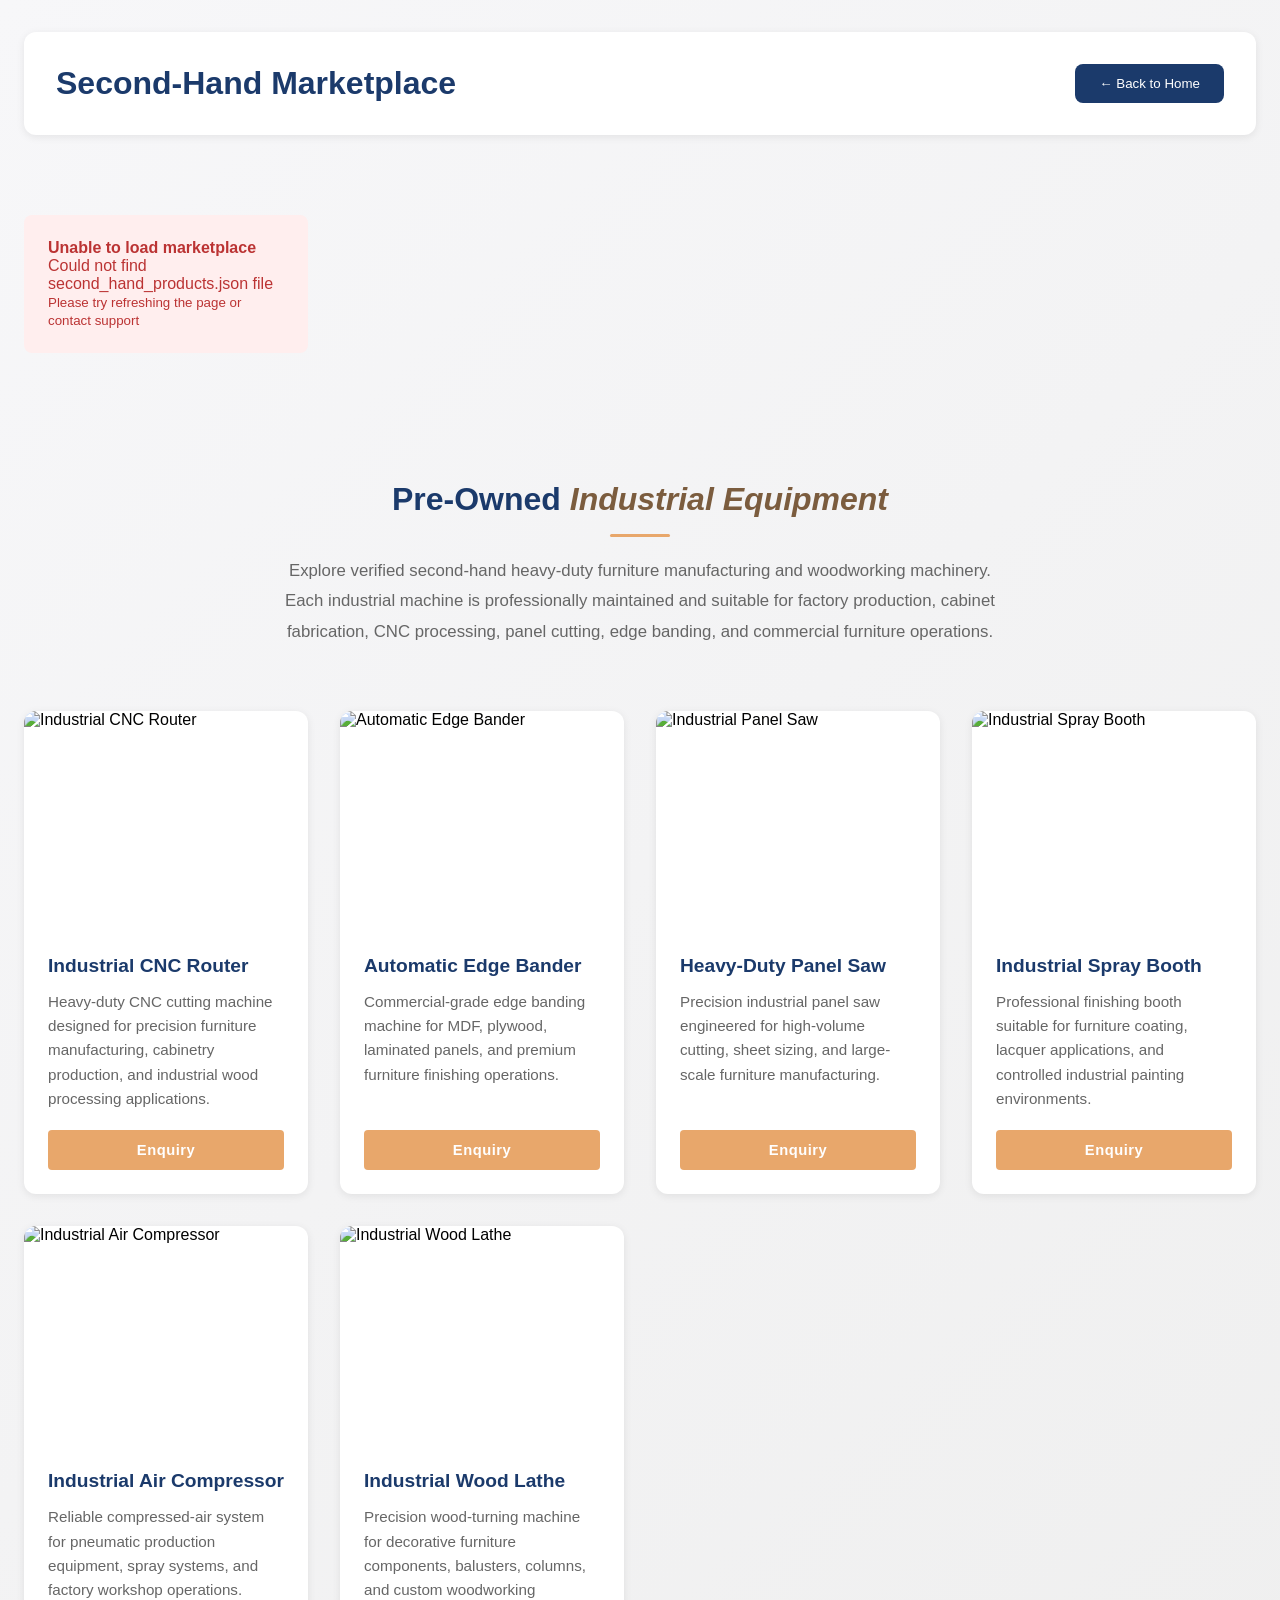
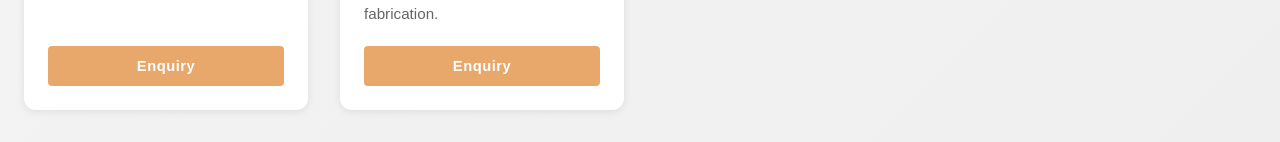
==== marketplace.html @ f4c402c1 "New repo" ====
<!DOCTYPE html>
<html lang="en">
<head>
  <meta charset="utf-8">
  <meta name="viewport" content="width=device-width,initial-scale=1">
  <meta name="backend-url" content="https://interior-ecommerce-production.up.railway.app">
  <script src="static/backend-config.js"></script>
  <title>Second-Hand Marketplace — Interior Duct Ltd</title>
  <link rel="stylesheet" href="duct-ai-widget.css?v=20260429">
  <style>
    * { margin: 0; padding: 0; box-sizing: border-box; }
    body {
      font-family: 'DM Sans', -apple-system, BlinkMacSystemFont, sans-serif;
      background: linear-gradient(135deg, #f7f7f9 0%, #efefef 100%);
      min-height: 100vh;
      padding: 2rem 1.5rem;
    }

    .marketplace-container {
      max-width: 1400px;
      margin: 0 auto;
    }

    header {
      display: flex;
      align-items: center;
      justify-content: space-between;
      gap: 2rem;
      margin-bottom: 3rem;
      padding: 2rem;
      background: #fff;
      border-radius: 12px;
      box-shadow: 0 2px 8px rgba(0,0,0,0.08);
    }

    header h1 {
      font-size: 2rem;
      color: #1B3A6B;
      font-weight: 600;
    }

    .btn-back {
      padding: 0.75rem 1.5rem;
      background: #1B3A6B;
      color: #fff;
      text-decoration: none;
      border-radius: 8px;
      border: none;
      cursor: pointer;
      font-weight: 500;
      transition: all 0.3s ease;
    }

    .btn-back:hover {
      background: #142850;
      transform: translateY(-2px);
      box-shadow: 0 4px 12px rgba(27, 58, 107, 0.3);
    }

    .products-grid {
      display: grid;
      grid-template-columns: repeat(auto-fill, minmax(280px, 1fr));
      gap: 2rem;
      padding: 0;
    }

    .product-card {
      background: #fff;
      border-radius: 12px;
      overflow: hidden;
      box-shadow: 0 2px 8px rgba(0,0,0,0.08);
      transition: all 0.3s ease;
      display: flex;
      flex-direction: column;
      height: 100%;
    }

    .product-card:hover {
      transform: translateY(-8px);
      box-shadow: 0 12px 24px rgba(0,0,0,0.12);
    }

    .product-image {
      width: 100%;
      height: 220px;
      object-fit: cover;
      background: linear-gradient(135deg, #e8eef7 0%, #f0f3fa 100%);
      display: flex;
      align-items: center;
      justify-content: center;
      font-size: 3rem;
      color: #ddd;
    }

    .product-content {
      padding: 1.5rem;
      flex-grow: 1;
      display: flex;
      flex-direction: column;
    }

    .product-badge {
      display: inline-block;
      background: #E8F1FE;
      color: #1B3A6B;
      padding: 0.4rem 0.8rem;
      border-radius: 6px;
      font-size: 0.75rem;
      font-weight: 600;
      margin-bottom: 0.8rem;
      width: fit-content;
    }

    .product-name {
      font-size: 1.2rem;
      font-weight: 600;
      color: #1B3A6B;
      margin-bottom: 0.6rem;
    }

    .product-description {
      color: #555;
      font-size: 0.95rem;
      line-height: 1.6;
      margin-bottom: 1.2rem;
      flex-grow: 1;
      min-height: 60px;
      display: -webkit-box;
      -webkit-line-clamp: 3;
      -webkit-box-orient: vertical;
      overflow: hidden;
    }

    .product-actions {
      display: flex;
      gap: 0.8rem;
      flex-wrap: wrap;
    }

    .btn-enquire {
      flex: 1;
      padding: 0.75rem 1rem;
      background: #1B3A6B;
      color: #fff;
      border: none;
      border-radius: 8px;
      font-weight: 600;
      cursor: pointer;
      transition: all 0.3s ease;
      font-size: 0.9rem;
    }

    .btn-enquire:hover {
      background: #142850;
    }

    .btn-admin {
      flex: 1;
      padding: 0.75rem 1rem;
      background: #fff;
      color: #1B3A6B;
      border: 2px solid #1B3A6B;
      border-radius: 8px;
      font-weight: 600;
      cursor: pointer;
      text-decoration: none;
      display: flex;
      align-items: center;
      justify-content: center;
      transition: all 0.3s ease;
      font-size: 0.9rem;
    }

    .btn-admin:hover {
      background: #1B3A6B;
      color: #fff;
    }

    .loading {
      text-align: center;
      padding: 3rem;
      color: #666;
      font-size: 1.1rem;
    }

    .error {
      background: #FEE;
      color: #B33;
      padding: 1.5rem;
      border-radius: 8px;
      margin: 2rem 0;
    }

    @media (max-width: 768px) {
      header {
        flex-direction: column;
        align-items: flex-start;
        gap: 1rem;
      }

      header h1 {
        font-size: 1.5rem;
      }

      .products-grid {
        grid-template-columns: repeat(auto-fill, minmax(240px, 1fr));
        gap: 1.5rem;
      }

      .product-actions {
        flex-direction: column;
      }

      .btn-enquire, .btn-admin {
        width: 100%;
      }
    }
  </style>
</head>
<body>
  <div class="marketplace-container">
    <header>
      <h1>Second-Hand Marketplace</h1>
      <button class="btn-back" onclick="goBackHome()">← Back to Home</button>
    </header>

    <div id="productsContainer" class="products-grid">
      <div class="loading">Loading marketplace...</div>
    </div>

    <!-- ========================================================= SECOND-HAND MARKETPLACE SECTION (moved from main page) -->
    <section class="second-hand-marketplace-section" id="second-hand-marketplace-details" style="margin-top: 4rem;">
      <div class="sec-hdr" style="text-align: center; padding: 2rem 1rem; margin-bottom: 2rem;">
        <h2 style="font-size: 2rem; color: #1B3A6B; font-weight: 600; margin-bottom: 0.5rem;">
          Pre-Owned <em style="font-style: italic; color: #7B5C3E;">Industrial Equipment</em>
        </h2>
        <div style="width: 60px; height: 3px; background: #E8A76B; margin: 1rem auto; border-radius: 2px;"></div>
        <p style="color: #666; font-family: 'DM Sans', sans-serif; font-size: 1.05rem; max-width: 720px; margin: 1.2rem auto 0; line-height: 1.8;">
          Explore verified second-hand heavy-duty furniture manufacturing and woodworking machinery.
          Each industrial machine is professionally maintained and suitable for factory production,
          cabinet fabrication, CNC processing, panel cutting, edge banding, and commercial furniture operations.
        </p>
      </div>

      <div style="display: grid; grid-template-columns: repeat(auto-fill, minmax(280px, 1fr)); gap: 2rem; padding: 0;">

        <!-- CNC ROUTER -->
        <div style="background: #fff; border-radius: 12px; overflow: hidden; box-shadow: 0 2px 8px rgba(0,0,0,0.08); transition: all 0.3s ease; display: flex; flex-direction: column; height: 100%;">
          <img src="IDL_Product_branding/CNC_Router.jpg" alt="Industrial CNC Router" style="width: 100%; height: 220px; object-fit: cover;">
          <div style="padding: 1.5rem; flex-grow: 1; display: flex; flex-direction: column;">
            <div style="font-size: 1.2rem; font-weight: 600; color: #1B3A6B; margin-bottom: 0.8rem;">
              Industrial CNC Router
            </div>
            <p style="color: #666; font-size: 0.95rem; line-height: 1.6; margin-bottom: 1.2rem; flex-grow: 1;">
              Heavy-duty CNC cutting machine designed for precision furniture manufacturing,
              cabinetry production, and industrial wood processing applications.
            </p>
            <a href="#"
               onclick="openWhatsApp('Second-Hand Industrial CNC Router');return false;"
               style="display:inline-block;padding:0.75rem 1.4rem;background:#E8A76B;color:#fff;text-decoration:none;border-radius:4px;font-size:0.92rem;font-weight:600;letter-spacing:0.5px;text-align:center;">
               Enquiry
            </a>
          </div>
        </div>

        <!-- EDGE BANDER -->
        <div style="background: #fff; border-radius: 12px; overflow: hidden; box-shadow: 0 2px 8px rgba(0,0,0,0.08); transition: all 0.3s ease; display: flex; flex-direction: column; height: 100%;">
          <img src="IDL_Product_branding/Edge_Bander.jpg" alt="Automatic Edge Bander" style="width: 100%; height: 220px; object-fit: cover;">
          <div style="padding: 1.5rem; flex-grow: 1; display: flex; flex-direction: column;">
            <div style="font-size: 1.2rem; font-weight: 600; color: #1B3A6B; margin-bottom: 0.8rem;">
              Automatic Edge Bander
            </div>
            <p style="color: #666; font-size: 0.95rem; line-height: 1.6; margin-bottom: 1.2rem; flex-grow: 1;">
              Commercial-grade edge banding machine for MDF, plywood, laminated panels,
              and premium furniture finishing operations.
            </p>
            <a href="#"
               onclick="openWhatsApp('Second-Hand Automatic Edge Bander');return false;"
               style="display:inline-block;padding:0.75rem 1.4rem;background:#E8A76B;color:#fff;text-decoration:none;border-radius:4px;font-size:0.92rem;font-weight:600;letter-spacing:0.5px;text-align:center;">
               Enquiry
            </a>
          </div>
        </div>

        <!-- PANEL SAW -->
        <div style="background: #fff; border-radius: 12px; overflow: hidden; box-shadow: 0 2px 8px rgba(0,0,0,0.08); transition: all 0.3s ease; display: flex; flex-direction: column; height: 100%;">
          <img src="IDL_Product_branding/Panel_Saw.jpg" alt="Industrial Panel Saw" style="width: 100%; height: 220px; object-fit: cover;">
          <div style="padding: 1.5rem; flex-grow: 1; display: flex; flex-direction: column;">
            <div style="font-size: 1.2rem; font-weight: 600; color: #1B3A6B; margin-bottom: 0.8rem;">
              Heavy-Duty Panel Saw
            </div>
            <p style="color: #666; font-size: 0.95rem; line-height: 1.6; margin-bottom: 1.2rem; flex-grow: 1;">
              Precision industrial panel saw engineered for high-volume cutting,
              sheet sizing, and large-scale furniture manufacturing.
            </p>
            <a href="#"
               onclick="openWhatsApp('Second-Hand Heavy-Duty Panel Saw');return false;"
               style="display:inline-block;padding:0.75rem 1.4rem;background:#E8A76B;color:#fff;text-decoration:none;border-radius:4px;font-size:0.92rem;font-weight:600;letter-spacing:0.5px;text-align:center;">
               Enquiry
            </a>
          </div>
        </div>

        <!-- SPRAY BOOTH -->
        <div style="background: #fff; border-radius: 12px; overflow: hidden; box-shadow: 0 2px 8px rgba(0,0,0,0.08); transition: all 0.3s ease; display: flex; flex-direction: column; height: 100%;">
          <img src="IDL_Product_branding/Spray_Booth.jpg" alt="Industrial Spray Booth" style="width: 100%; height: 220px; object-fit: cover;">
          <div style="padding: 1.5rem; flex-grow: 1; display: flex; flex-direction: column;">
            <div style="font-size: 1.2rem; font-weight: 600; color: #1B3A6B; margin-bottom: 0.8rem;">
              Industrial Spray Booth
            </div>
            <p style="color: #666; font-size: 0.95rem; line-height: 1.6; margin-bottom: 1.2rem; flex-grow: 1;">
              Professional finishing booth suitable for furniture coating,
              lacquer applications, and controlled industrial painting environments.
            </p>
            <a href="#"
               onclick="openWhatsApp('Second-Hand Industrial Spray Booth');return false;"
               style="display:inline-block;padding:0.75rem 1.4rem;background:#E8A76B;color:#fff;text-decoration:none;border-radius:4px;font-size:0.92rem;font-weight:600;letter-spacing:0.5px;text-align:center;">
               Enquiry
            </a>
          </div>
        </div>

        <!-- AIR COMPRESSOR -->
        <div style="background: #fff; border-radius: 12px; overflow: hidden; box-shadow: 0 2px 8px rgba(0,0,0,0.08); transition: all 0.3s ease; display: flex; flex-direction: column; height: 100%;">
          <img src="IDL_Product_branding/Air_Compressor.jpg" alt="Industrial Air Compressor" style="width: 100%; height: 220px; object-fit: cover;">
          <div style="padding: 1.5rem; flex-grow: 1; display: flex; flex-direction: column;">
            <div style="font-size: 1.2rem; font-weight: 600; color: #1B3A6B; margin-bottom: 0.8rem;">
              Industrial Air Compressor
            </div>
            <p style="color: #666; font-size: 0.95rem; line-height: 1.6; margin-bottom: 1.2rem; flex-grow: 1;">
              Reliable compressed-air system for pneumatic production equipment,
              spray systems, and factory workshop operations.
            </p>
            <a href="#"
               onclick="openWhatsApp('Second-Hand Industrial Air Compressor');return false;"
               style="display:inline-block;padding:0.75rem 1.4rem;background:#E8A76B;color:#fff;text-decoration:none;border-radius:4px;font-size:0.92rem;font-weight:600;letter-spacing:0.5px;text-align:center;">
               Enquiry
            </a>
          </div>
        </div>

        <!-- WOOD LATHE -->
        <div style="background: #fff; border-radius: 12px; overflow: hidden; box-shadow: 0 2px 8px rgba(0,0,0,0.08); transition: all 0.3s ease; display: flex; flex-direction: column; height: 100%;">
          <img src="IDL_Product_branding/Wood_Lathe.jpg" alt="Industrial Wood Lathe" style="width: 100%; height: 220px; object-fit: cover;">
          <div style="padding: 1.5rem; flex-grow: 1; display: flex; flex-direction: column;">
            <div style="font-size: 1.2rem; font-weight: 600; color: #1B3A6B; margin-bottom: 0.8rem;">
              Industrial Wood Lathe
            </div>
            <p style="color: #666; font-size: 0.95rem; line-height: 1.6; margin-bottom: 1.2rem; flex-grow: 1;">
              Precision wood-turning machine for decorative furniture components,
              balusters, columns, and custom woodworking fabrication.
            </p>
            <a href="#"
               onclick="openWhatsApp('Second-Hand Industrial Wood Lathe');return false;"
               style="display:inline-block;padding:0.75rem 1.4rem;background:#E8A76B;color:#fff;text-decoration:none;border-radius:4px;font-size:0.92rem;font-weight:600;letter-spacing:0.5px;text-align:center;">
               Enquiry
            </a>
          </div>
        </div>

      </div>
    </section>

  </div>

  <script>
    // Navigate back to main website home
    function goBackHome() {
      window.location.href = 'https://www.interiorductltd.com/';
    }

    async function loadMarketplace() {
      try {
        console.log('Loading marketplace products...');

        // Try to fetch from Flask API endpoint first
        let res = await fetch('/api/promotions').catch(() => null);
        let data;

        if (res && res.ok) {
          const apiData = await res.json();
          data = apiData.second_hand || { products: [] };
          console.log('Products loaded from API:', data);
        } else {
          // Fallback to local JSON file
          res = await fetch('./second_hand_products.json').catch(() => null);
          if (!res || !res.ok) {
            res = await fetch('/second_hand_products.json').catch(() => null);
          }
          if (!res || !res.ok) {
            throw new Error('Could not find second_hand_products.json file');
          }
          data = await res.json();
          console.log('Products loaded from JSON:', data);
        }

        const container = document.getElementById('productsContainer');
        container.innerHTML = '';

        const products = data.products || [];
        if (!products || products.length === 0) {
          container.innerHTML = '<p class="error">No products available at this time.</p>';
          return;
        }

        const categoryIcons = {
          'angle-grinder': '⚙️',
          'planer': '🔨',
          'circular-saw': '🔩',
          'compressor': '💨',
          'jig-saw': '✂️',
          'impact-driver': '⚡',
          'hammer-drill': '🔨',
          'hand-planes': '🪵',
          'saw-blades': '⚡',
          'dehumidifier': '💧',
          'band-saw': '🔧',
          'fittings': '🎨',
          'lighting': '💡'
        };

        products.forEach((product) => {
          const card = document.createElement('div');
          card.className = 'product-card';

          const category = getCategoryName(product.id);
          const icon = categoryIcons[product.id] || '📦';

          // Use product image or fallback to emoji
          let imageHTML = '';
          if (product.image && product.image.trim()) {
            imageHTML = `<div class="product-image"><img src="${product.image}" alt="${product.name}" style="width:100%;height:100%;object-fit:cover;" onerror="this.style.display='none';this.parentElement.style.fontSize='3rem';this.parentElement.textContent='${icon}'"></div>`;
          } else {
            imageHTML = `<div class="product-image">${icon}</div>`;
          }

          const description = product.description || 'Quality second-hand equipment available for inspection and purchase.';

          card.innerHTML = `
            ${imageHTML}
            <div class="product-content">
              <span class="product-badge">${category}</span>
              <h3 class="product-name">${product.name}</h3>
              <p class="product-description">${description}</p>
              <div class="product-actions">
                <button class="btn-enquire" onclick="enquireViaWhatsApp('${product.name.replace(/'/g, "\\'")}')">
                  📱 Enquire
                </button>
                <a href="/admin/index.html#images" class="btn-admin">
                  📸 Upload Image
                </a>
              </div>
            </div>
          `;

          container.appendChild(card);
        });

        console.log('Marketplace loaded successfully with ' + products.length + ' products');

      } catch (e) {
        console.error('Failed to load marketplace:', e);
        const container = document.getElementById('productsContainer');
        container.innerHTML = `<div class="error">
          <strong>Unable to load marketplace</strong><br>
          ${e.message}<br>
          <small>Please try refreshing the page or contact support</small>
        </div>`;
      }
    }

    function getCategoryName(productId) {
      const categories = {
        'angle-grinder': 'Tools & Machines',
        'planer': 'Tools & Machines',
        'circular-saw': 'Tools & Machines',
        'compressor': 'Tools & Machines',
        'jig-saw': 'Tools & Machines',
        'impact-driver': 'Tools & Machines',
        'hammer-drill': 'Tools & Machines',
        'hand-planes': 'Tools & Machines',
        'saw-blades': 'Accessories',
        'dehumidifier': 'Tools & Machines',
        'band-saw': 'Tools & Machines',
        'fittings': 'Furniture Fittings',
        'lighting': 'Lighting'
      };
      return categories[productId] || 'Equipment';
    }

    function enquireViaWhatsApp(productName) {
      const phoneNumber = '2348036850229';
      const message = `Hi, I'm interested in the ${productName} from your Second-Hand Marketplace. Can you provide more details and pricing?`;
      const encodedMessage = encodeURIComponent(message);
      window.open(`https://wa.me/${phoneNumber}?text=${encodedMessage}`, '_blank');
    }

    function openWhatsApp(message) {
      const phoneNumber = '2348036850229';
      if (typeof message === 'object') {
        message = `Hi, I'm interested in the ${message.name}. Can you provide more details and pricing?`;
      } else if (typeof message === 'string') {
        message = `Hi, I'm interested in the ${message}. Can you provide more details and pricing?`;
      }
      const encodedMessage = encodeURIComponent(message);
      window.open(`https://wa.me/${phoneNumber}?text=${encodedMessage}`, '_blank');
    }

    // Load marketplace on page load
    if (document.readyState === 'loading') {
      document.addEventListener('DOMContentLoaded', loadMarketplace);
    } else {
      loadMarketplace();
    }
  </script>
</body>
</html>
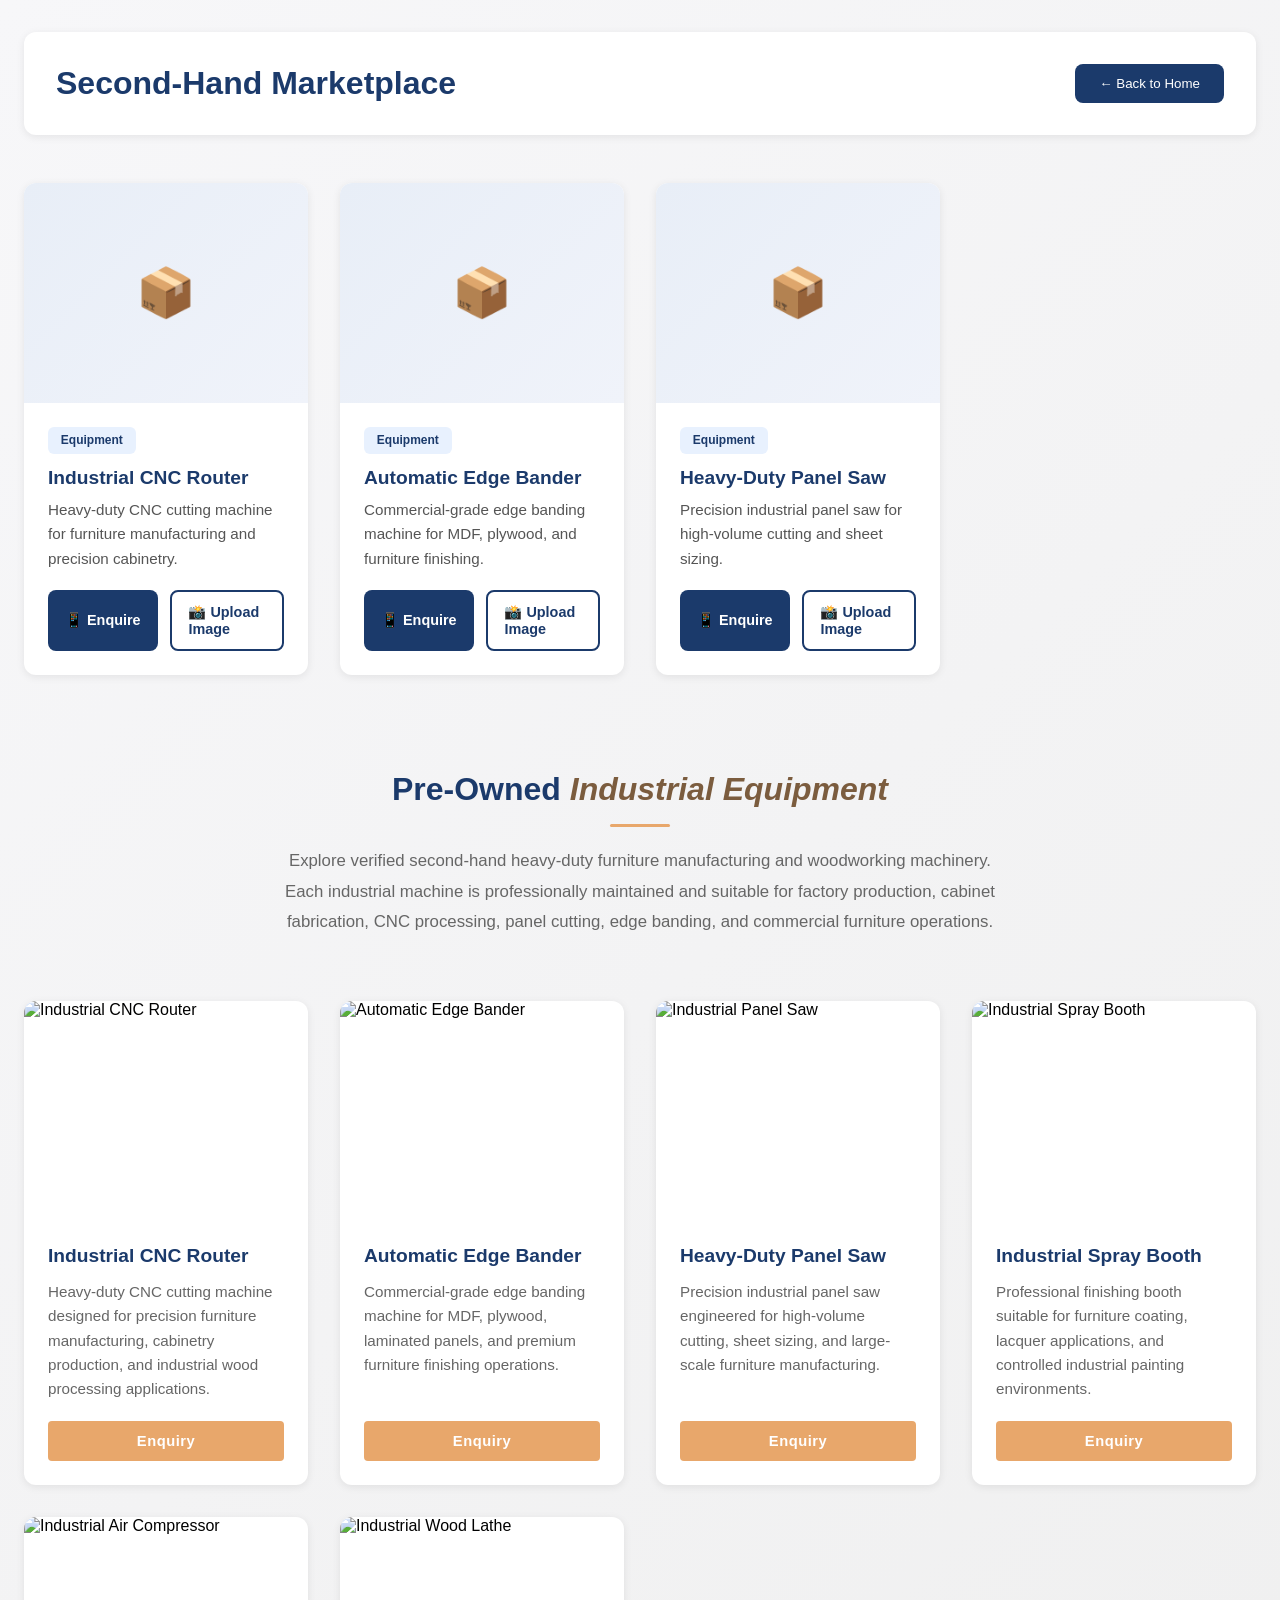
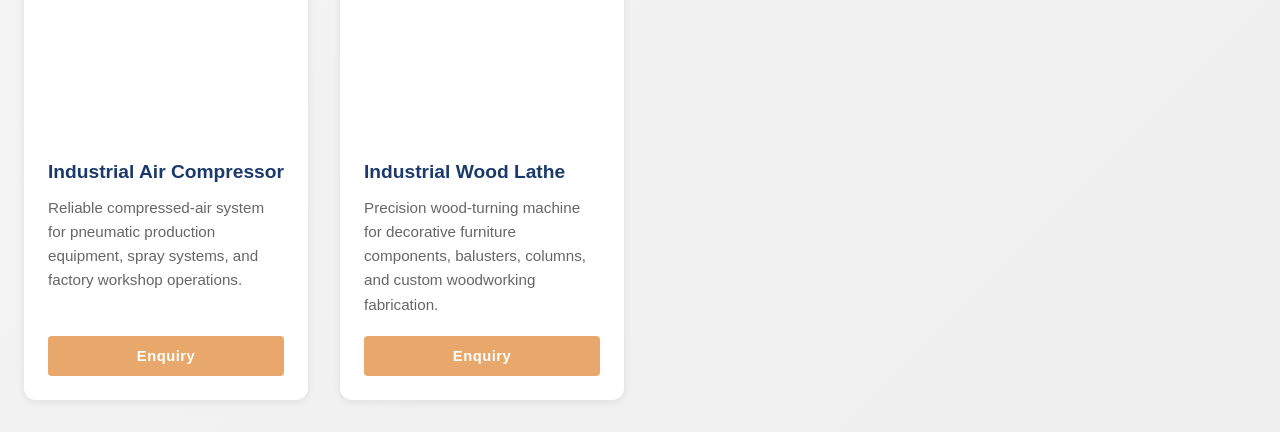
==== commit 263c8072: "Marketplace fix" ====
--- a/marketplace.html
+++ b/marketplace.html
@@ -373,6 +373,35 @@
       try {
         console.log('Loading marketplace products...');
 
+        const fallbackProducts = {
+          products: [
+            {
+              id: 'industrial-cnc-router',
+              name: 'Industrial CNC Router',
+              description: 'Heavy-duty CNC cutting machine for furniture manufacturing and precision cabinetry.',
+              image: 'IDL_Product_branding/CNC_Router.jpg',
+              url: 'marketplace.html',
+              source: 'marketplace'
+            },
+            {
+              id: 'automatic-edge-bander',
+              name: 'Automatic Edge Bander',
+              description: 'Commercial-grade edge banding machine for MDF, plywood, and furniture finishing.',
+              image: 'IDL_Product_branding/Edge_Bander.jpg',
+              url: 'marketplace.html',
+              source: 'marketplace'
+            },
+            {
+              id: 'heavy-duty-panel-saw',
+              name: 'Heavy-Duty Panel Saw',
+              description: 'Precision industrial panel saw for high-volume cutting and sheet sizing.',
+              image: 'IDL_Product_branding/Panel_Saw.jpg',
+              url: 'marketplace.html',
+              source: 'marketplace'
+            }
+          ]
+        };
+
         // Try to fetch from Flask API endpoint first
         let res = await fetch('/api/promotions').catch(() => null);
         let data;
@@ -387,11 +416,13 @@
           if (!res || !res.ok) {
             res = await fetch('/second_hand_products.json').catch(() => null);
           }
-          if (!res || !res.ok) {
-            throw new Error('Could not find second_hand_products.json file');
+          if (res && res.ok) {
+            data = await res.json();
+            console.log('Products loaded from JSON:', data);
+          } else {
+            console.warn('No JSON fallback available, using hardcoded placeholder products.');
+            data = fallbackProducts;
           }
-          data = await res.json();
-          console.log('Products loaded from JSON:', data);
         }
 
         const container = document.getElementById('productsContainer');
